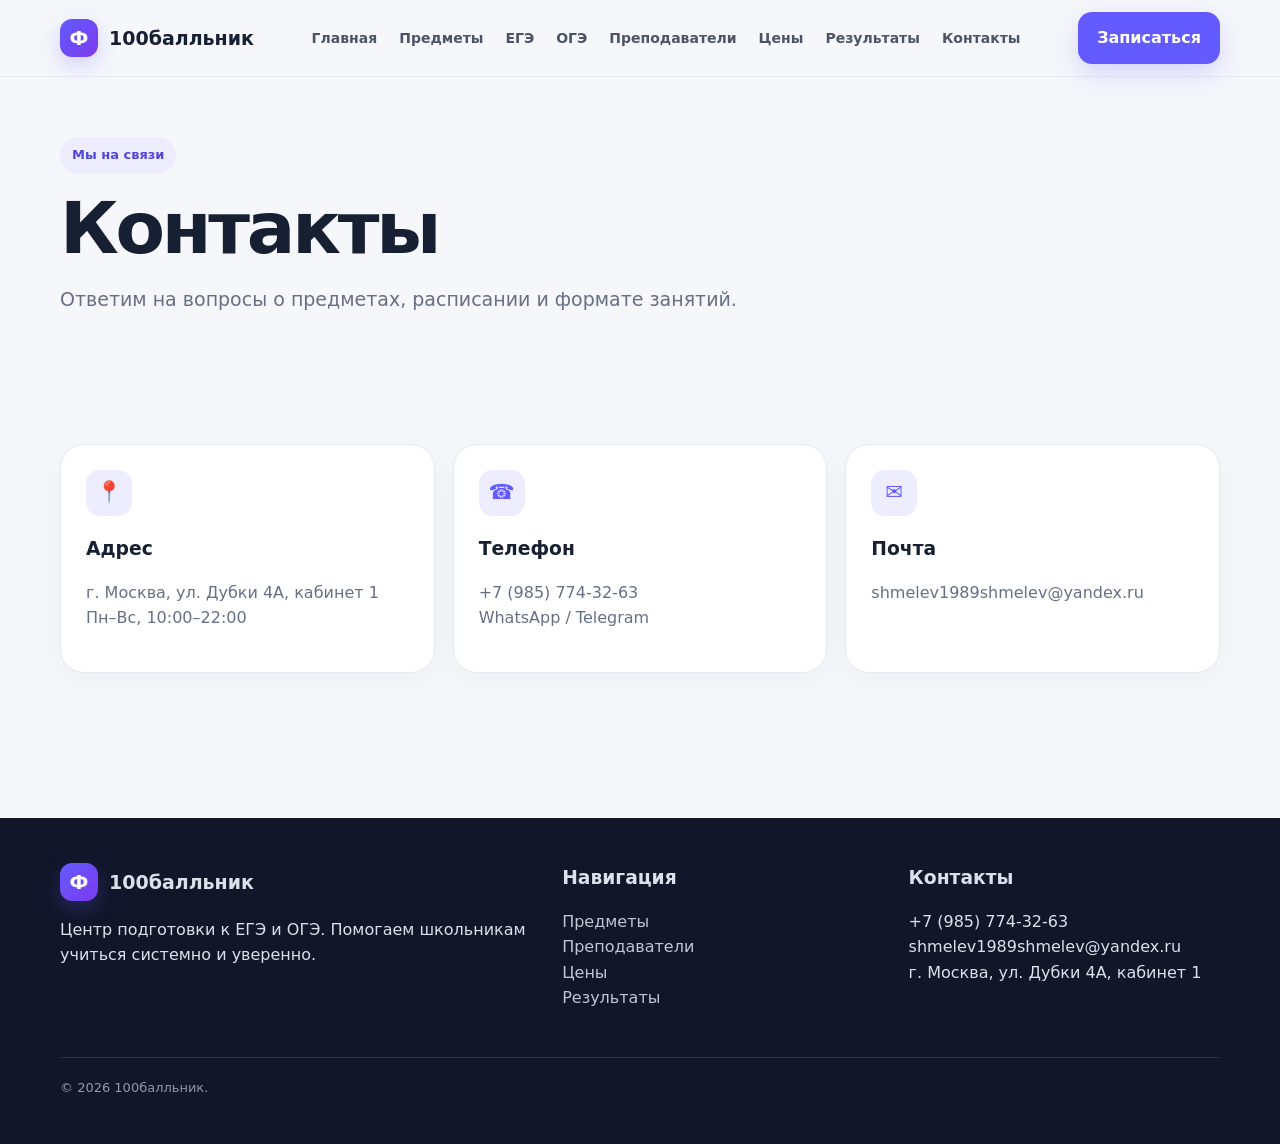
==== contacts.html @ f0852b9f "Update contacts.html" ====
<!doctype html>
<html lang="ru"><head><meta charset="utf-8"><meta name="viewport" content="width=device-width,initial-scale=1">
 <link rel="icon" type="image/png" href="favicon.png">
<title>Контакты — 100балльник</title><meta name="description" content="Центр подготовки к ЕГЭ и ОГЭ 100балльник">
<link rel="stylesheet" href="style.css"></head><body>
<header class="header"><div class="container nav">
<a class="logo" href="index.html"><span class="logo-mark">Ф</span> 100балльник</a>
<nav class="nav-links">
<a href="index.html">Главная</a><a href="subjects.html">Предметы</a><a href="ege.html">ЕГЭ</a><a href="oge.html">ОГЭ</a><a href="teachers.html">Преподаватели</a><a href="prices.html">Цены</a><a href="results.html">Результаты</a><a href="contacts.html">Контакты</a>
</nav>
<a class="btn btn-primary" href="signup.html">Записаться</a><button class="menu" aria-label="Меню">☰</button>
</div></header>
<main>
<section class="page-hero"><div class="container"><span class="badge">Мы на связи</span><h1>Контакты</h1><p class="lead">Ответим на вопросы о предметах, расписании и формате занятий.</p></div></section>
<section class="section"><div class="container grid-3">
 <div class="card"><div class="icon">📍</div><h3>Адрес</h3><p class="muted">г. Москва, ул. Дубки 4А, кабинет 1<br>Пн–Вс, 10:00–22:00</p></div>
 <div class="card"><div class="icon">☎</div><h3>Телефон</h3><p class="muted">+7 (985) 774-32-63<br>WhatsApp / Telegram</p></div>
 <div class="card"><div class="icon">✉</div><h3>Почта</h3><p class="muted">shmelev1989shmelev@yandex.ru</p></div>
</div></section>
</main>
<footer class="footer"><div class="container">
<div class="footer-grid">
<div><div class="logo"><span class="logo-mark">Ф</span> 100балльник</div><p>Центр подготовки к ЕГЭ и ОГЭ. Помогаем школьникам учиться системно и уверенно.</p></div>
<div><h3>Навигация</h3><p><a href="subjects.html">Предметы</a><br><a href="teachers.html">Преподаватели</a><br><a href="prices.html">Цены</a><br><a href="results.html">Результаты</a></p></div>
<div><h3>Контакты</h3><p>+7 (985) 774-32-63<br>shmelev1989shmelev@yandex.ru<br>г. Москва, ул. Дубки 4А, кабинет 1</p></div>
</div><div class="footer-bottom">© 2026 100балльник.</div>
</div></footer>
<script src="script.js"></script></body></html>
---- style.css ----
:root{
  --bg:#f6f7fb; --card:#fff; --text:#172033; --muted:#667085;
  --primary:#635bff; --primary2:#7c3aed; --accent:#14b8a6;
  --border:#e7e9f0; --shadow:0 18px 50px rgba(26,32,56,.08);
  --radius:24px; --max:1160px;
}
*{box-sizing:border-box}
html{scroll-behavior:smooth}
body{margin:0;font-family:Inter,ui-sans-serif,system-ui,-apple-system,BlinkMacSystemFont,"Segoe UI",sans-serif;color:var(--text);background:var(--bg);line-height:1.6}
a{color:inherit;text-decoration:none}
img{max-width:100%}
.container{width:min(var(--max),calc(100% - 40px));margin:auto}
.header{position:sticky;top:0;z-index:50;background:rgba(246,247,251,.9);backdrop-filter:blur(16px);border-bottom:1px solid rgba(231,233,240,.8)}
.nav{height:76px;display:flex;align-items:center;justify-content:space-between;gap:24px}
.logo{display:flex;align-items:center;gap:11px;font-weight:900;font-size:19px}
.logo-mark{width:38px;height:38px;border-radius:12px;background:linear-gradient(135deg,var(--primary),var(--primary2));display:grid;place-items:center;color:#fff;box-shadow:0 8px 20px rgba(99,91,255,.25)}
.nav-links{display:flex;gap:22px;align-items:center;color:#4b5565;font-size:14px;font-weight:650}
.nav-links a:hover{color:var(--primary)}
.btn{display:inline-flex;align-items:center;justify-content:center;border:0;border-radius:14px;padding:13px 19px;font-weight:800;cursor:pointer;transition:.2s;gap:8px}
.btn-primary{background:var(--primary);color:#fff;box-shadow:0 10px 24px rgba(99,91,255,.22)}
.btn-primary:hover{transform:translateY(-2px);background:#554de9}
.btn-light{background:#fff;border:1px solid var(--border)}
.menu{display:none;background:#fff;border:1px solid var(--border);border-radius:12px;padding:9px;font-size:20px}
.hero{padding:78px 0 65px;overflow:hidden}
.hero-grid{display:grid;grid-template-columns:1.1fr .9fr;gap:60px;align-items:center}
.badge{display:inline-flex;gap:8px;align-items:center;background:#eeecff;color:#5148d9;padding:8px 12px;border-radius:999px;font-size:13px;font-weight:800}
h1{font-size:clamp(42px,6vw,72px);line-height:1.02;letter-spacing:-.045em;margin:18px 0}
h2{font-size:clamp(30px,4vw,46px);line-height:1.08;letter-spacing:-.035em;margin:0 0 14px}
h3{margin:0 0 8px}
.lead{font-size:19px;color:var(--muted);max-width:650px}
.actions{display:flex;gap:12px;flex-wrap:wrap;margin-top:28px}
.hero-card{background:linear-gradient(145deg,#171d32,#28214e);border-radius:32px;padding:28px;color:#fff;box-shadow:var(--shadow);position:relative;overflow:hidden}
.hero-card:after{content:"";position:absolute;width:230px;height:230px;border-radius:50%;background:#7c3aed;filter:blur(35px);opacity:.35;right:-90px;top:-80px}
.score{position:relative;z-index:1;background:rgba(255,255,255,.1);border:1px solid rgba(255,255,255,.14);border-radius:22px;padding:22px;margin-bottom:14px}
.score strong{display:block;font-size:48px;line-height:1}
.score small{color:#c8cad5}
.mini-grid{display:grid;grid-template-columns:1fr 1fr;gap:12px;position:relative;z-index:1}
.mini{background:rgba(255,255,255,.08);padding:17px;border-radius:18px}
.section{padding:75px 0}
.section-head{display:flex;justify-content:space-between;gap:30px;align-items:end;margin-bottom:30px}
.muted{color:var(--muted)}
.grid-3{display:grid;grid-template-columns:repeat(3,1fr);gap:18px}
.grid-4{display:grid;grid-template-columns:repeat(4,1fr);gap:18px}
.card{background:var(--card);border:1px solid var(--border);border-radius:var(--radius);padding:25px;box-shadow:0 8px 30px rgba(26,32,56,.035)}
.icon{width:46px;height:46px;border-radius:14px;background:#eeecff;color:var(--primary);display:grid;place-items:center;font-size:21px;margin-bottom:18px}
.subject{display:flex;align-items:center;justify-content:space-between;gap:10px;margin-bottom:14px}
.tag{font-size:12px;padding:6px 9px;border-radius:999px;background:#ecfdf8;color:#087f6f;font-weight:800}
.price{font-size:30px;font-weight:900;margin:12px 0}
.teacher{overflow:hidden;padding:0}
.teacher-photo{height:220px;background:linear-gradient(135deg,#ddd9ff,#eaf7f4);display:grid;place-items:center;font-size:68px}
.teacher-body{padding:22px}
.stats{display:grid;grid-template-columns:repeat(4,1fr);gap:16px}
.stat{background:#fff;border:1px solid var(--border);padding:25px;border-radius:20px;text-align:center}
.stat strong{font-size:35px;display:block}
.cta{background:linear-gradient(135deg,#171d32,#31265e);color:#fff;border-radius:30px;padding:42px;display:flex;justify-content:space-between;align-items:center;gap:25px}
.cta p{color:#cdd0dc}
.page-hero{padding:60px 0 35px}
.page-hero .lead{max-width:760px}
.list{display:grid;gap:11px;padding:0;margin:18px 0;list-style:none}
.list li:before{content:"✓";color:var(--accent);font-weight:900;margin-right:9px}
.table{width:100%;border-collapse:collapse;background:#fff;border-radius:20px;overflow:hidden;border:1px solid var(--border)}
.table th,.table td{text-align:left;padding:17px;border-bottom:1px solid var(--border)}
.table th{background:#fafaff}
.form{display:grid;gap:14px}
input,select,textarea{width:100%;padding:14px 15px;border:1px solid var(--border);border-radius:13px;font:inherit;background:#fff;outline:none}
input:focus,select:focus,textarea:focus{border-color:var(--primary);box-shadow:0 0 0 4px #eeecff}
textarea{min-height:130px;resize:vertical}
.footer{margin-top:70px;background:#111628;color:#dce0ea;padding:45px 0}
.footer-grid{display:grid;grid-template-columns:1.5fr 1fr 1fr;gap:35px}
.footer a{color:#c1c6d4}.footer a:hover{color:#fff}
.footer-bottom{margin-top:30px;padding-top:20px;border-top:1px solid #2a3042;color:#9299aa;font-size:13px}
.faq{display:grid;gap:12px}.faq details{background:#fff;border:1px solid var(--border);border-radius:16px;padding:17px 20px}.faq summary{font-weight:800;cursor:pointer}
.notice{padding:14px 17px;background:#fff8e6;border:1px solid #f3dfaa;border-radius:15px;color:#795d14}
@media(max-width:900px){
 .hero-grid{grid-template-columns:1fr}.grid-4{grid-template-columns:repeat(2,1fr)}.grid-3{grid-template-columns:1fr 1fr}.stats{grid-template-columns:1fr 1fr}
 .nav-links{display:none;position:absolute;left:20px;right:20px;top:70px;background:#fff;padding:18px;border:1px solid var(--border);border-radius:18px;box-shadow:var(--shadow);flex-direction:column;align-items:stretch}
 .nav-links.open{display:flex}.menu{display:block}.nav>.btn{display:none}
}
@media(max-width:600px){
 .container{width:min(var(--max),calc(100% - 28px))}.hero{padding-top:45px}.grid-3,.grid-4,.stats{grid-template-columns:1fr}
 .section{padding:55px 0}.cta{padding:28px;display:block}.section-head{display:block}.section-head .btn{margin-top:16px}
 h1{font-size:44px}.lead{font-size:17px}.footer-grid{grid-template-columns:1fr}
}
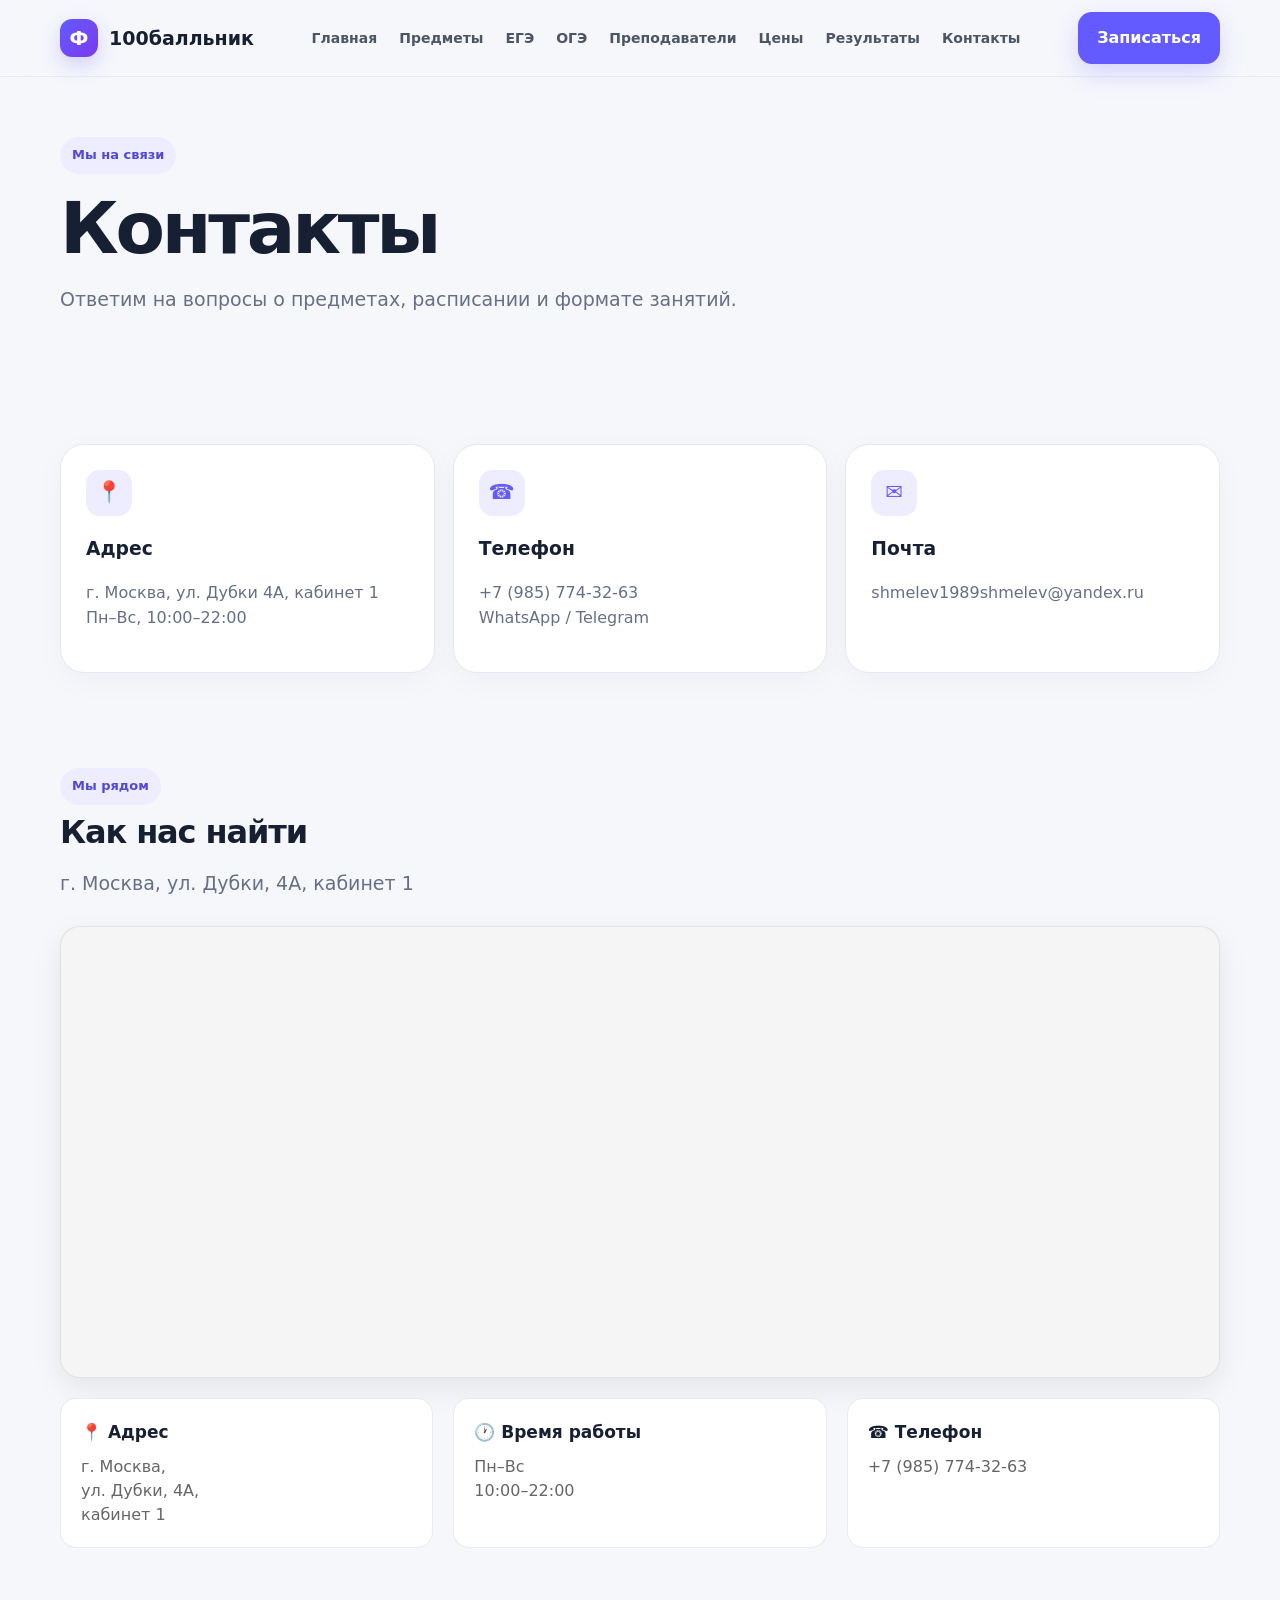
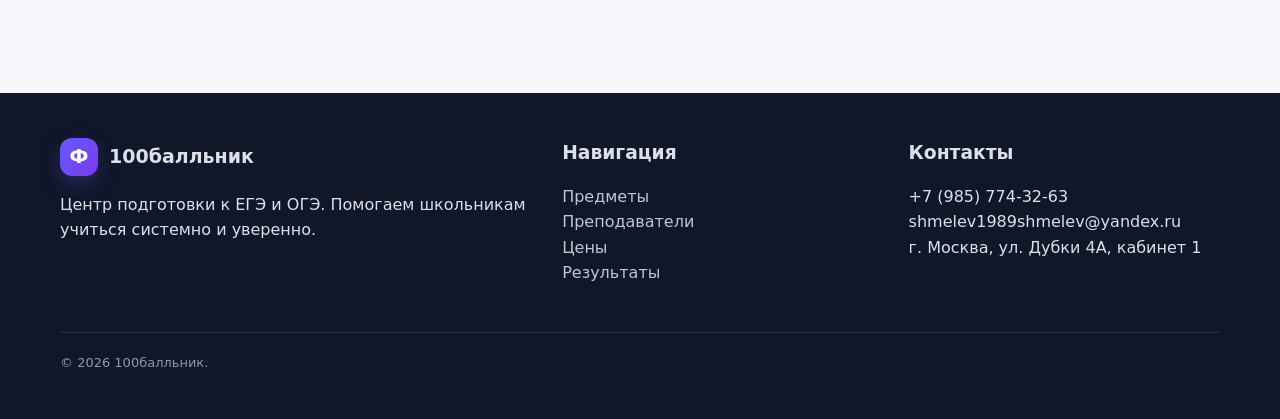
==== commit 1ca77cb0: "Update contacts.html" ====
--- a/contacts.html
+++ b/contacts.html
@@ -1,28 +1,298 @@
 <!doctype html>
-<html lang="ru"><head><meta charset="utf-8"><meta name="viewport" content="width=device-width,initial-scale=1">
- <link rel="icon" type="image/png" href="favicon.png">
-<title>Контакты — 100балльник</title><meta name="description" content="Центр подготовки к ЕГЭ и ОГЭ 100балльник">
-<link rel="stylesheet" href="style.css"></head><body>
-<header class="header"><div class="container nav">
-<a class="logo" href="index.html"><span class="logo-mark">Ф</span> 100балльник</a>
-<nav class="nav-links">
-<a href="index.html">Главная</a><a href="subjects.html">Предметы</a><a href="ege.html">ЕГЭ</a><a href="oge.html">ОГЭ</a><a href="teachers.html">Преподаватели</a><a href="prices.html">Цены</a><a href="results.html">Результаты</a><a href="contacts.html">Контакты</a>
-</nav>
-<a class="btn btn-primary" href="signup.html">Записаться</a><button class="menu" aria-label="Меню">☰</button>
-</div></header>
+<html lang="ru">
+<head>
+  <meta charset="utf-8">
+  <meta name="viewport" content="width=device-width, initial-scale=1">
+
+  <link rel="icon" type="image/png" href="favicon.png">
+
+  <title>Контакты — 100балльник</title>
+  <meta name="description" content="Центр подготовки к ЕГЭ и ОГЭ 100балльник">
+
+  <link rel="stylesheet" href="style.css">
+
+  <style>
+    /* Карта */
+    .map-section {
+      padding-top: 20px;
+    }
+
+    .map-heading {
+      margin-bottom: 28px;
+    }
+
+    .map-heading h2 {
+      margin: 10px 0 8px;
+      font-size: 32px;
+    }
+
+    .map-heading .lead {
+      margin-bottom: 0;
+    }
+
+    .map-wrapper {
+      width: 100%;
+      overflow: hidden;
+      border-radius: 20px;
+      border: 1px solid rgba(0, 0, 0, 0.08);
+      box-shadow: 0 10px 30px rgba(0, 0, 0, 0.08);
+      background: #f5f5f5;
+    }
+
+    .map-wrapper iframe {
+      display: block;
+      width: 100%;
+      height: 450px;
+      border: 0;
+    }
+
+    .map-info {
+      display: grid;
+      grid-template-columns: repeat(3, 1fr);
+      gap: 20px;
+      margin-top: 20px;
+    }
+
+    .map-info-item {
+      padding: 20px;
+      background: #fff;
+      border: 1px solid rgba(0, 0, 0, 0.08);
+      border-radius: 16px;
+    }
+
+    .map-info-item strong {
+      display: block;
+      margin-bottom: 8px;
+      font-size: 17px;
+    }
+
+    .map-info-item p {
+      margin: 0;
+      color: #666;
+      line-height: 1.5;
+    }
+
+    @media (max-width: 768px) {
+      .map-heading h2 {
+        font-size: 26px;
+      }
+
+      .map-wrapper iframe {
+        height: 350px;
+      }
+
+      .map-info {
+        grid-template-columns: 1fr;
+      }
+    }
+  </style>
+</head>
+
+<body>
+
+<header class="header">
+  <div class="container nav">
+
+    <a class="logo" href="index.html">
+      <span class="logo-mark">Ф</span> 100балльник
+    </a>
+
+    <nav class="nav-links">
+      <a href="index.html">Главная</a>
+      <a href="subjects.html">Предметы</a>
+      <a href="ege.html">ЕГЭ</a>
+      <a href="oge.html">ОГЭ</a>
+      <a href="teachers.html">Преподаватели</a>
+      <a href="prices.html">Цены</a>
+      <a href="results.html">Результаты</a>
+      <a href="contacts.html">Контакты</a>
+    </nav>
+
+    <a class="btn btn-primary" href="signup.html">Записаться</a>
+
+    <button class="menu" aria-label="Меню">☰</button>
+
+  </div>
+</header>
+
+
 <main>
-<section class="page-hero"><div class="container"><span class="badge">Мы на связи</span><h1>Контакты</h1><p class="lead">Ответим на вопросы о предметах, расписании и формате занятий.</p></div></section>
-<section class="section"><div class="container grid-3">
- <div class="card"><div class="icon">📍</div><h3>Адрес</h3><p class="muted">г. Москва, ул. Дубки 4А, кабинет 1<br>Пн–Вс, 10:00–22:00</p></div>
- <div class="card"><div class="icon">☎</div><h3>Телефон</h3><p class="muted">+7 (985) 774-32-63<br>WhatsApp / Telegram</p></div>
- <div class="card"><div class="icon">✉</div><h3>Почта</h3><p class="muted">shmelev1989shmelev@yandex.ru</p></div>
-</div></section>
+
+  <!-- Заголовок страницы -->
+  <section class="page-hero">
+    <div class="container">
+      <span class="badge">Мы на связи</span>
+
+      <h1>Контакты</h1>
+
+      <p class="lead">
+        Ответим на вопросы о предметах, расписании и формате занятий.
+      </p>
+    </div>
+  </section>
+
+
+  <!-- Контактная информация -->
+  <section class="section">
+    <div class="container grid-3">
+
+      <div class="card">
+        <div class="icon">📍</div>
+
+        <h3>Адрес</h3>
+
+        <p class="muted">
+          г. Москва, ул. Дубки 4А, кабинет 1<br>
+          Пн–Вс, 10:00–22:00
+        </p>
+      </div>
+
+
+      <div class="card">
+        <div class="icon">☎</div>
+
+        <h3>Телефон</h3>
+
+        <p class="muted">
+          +7 (985) 774-32-63<br>
+          WhatsApp / Telegram
+        </p>
+      </div>
+
+
+      <div class="card">
+        <div class="icon">✉</div>
+
+        <h3>Почта</h3>
+
+        <p class="muted">
+          shmelev1989shmelev@yandex.ru
+        </p>
+      </div>
+
+    </div>
+  </section>
+
+
+  <!-- Карта -->
+  <section class="section map-section">
+    <div class="container">
+
+      <div class="map-heading">
+        <span class="badge">Мы рядом</span>
+
+        <h2>Как нас найти</h2>
+
+        <p class="lead">
+          г. Москва, ул. Дубки, 4А, кабинет 1
+        </p>
+      </div>
+
+
+      <div class="map-wrapper">
+
+        <iframe
+          src="https://yandex.ru/map-widget/v1/?ll=37.5690%2C55.8181&z=17&pt=37.5690%2C55.8181%2Cpm2rdm&text=%D0%9C%D0%BE%D1%81%D0%BA%D0%B2%D0%B0%2C%20%D1%83%D0%BB.%20%D0%94%D1%83%D0%B1%D0%BA%D0%B8%2C%204%D0%90"
+          width="100%"
+          height="450"
+          frameborder="0"
+          allowfullscreen="true">
+        </iframe>
+
+      </div>
+
+
+      <div class="map-info">
+
+        <div class="map-info-item">
+          <strong>📍 Адрес</strong>
+
+          <p>
+            г. Москва,<br>
+            ул. Дубки, 4А,<br>
+            кабинет 1
+          </p>
+        </div>
+
+
+        <div class="map-info-item">
+          <strong>🕐 Время работы</strong>
+
+          <p>
+            Пн–Вс<br>
+            10:00–22:00
+          </p>
+        </div>
+
+
+        <div class="map-info-item">
+          <strong>☎ Телефон</strong>
+
+          <p>
+            +7 (985) 774-32-63
+          </p>
+        </div>
+
+      </div>
+
+    </div>
+  </section>
+
 </main>
-<footer class="footer"><div class="container">
-<div class="footer-grid">
-<div><div class="logo"><span class="logo-mark">Ф</span> 100балльник</div><p>Центр подготовки к ЕГЭ и ОГЭ. Помогаем школьникам учиться системно и уверенно.</p></div>
-<div><h3>Навигация</h3><p><a href="subjects.html">Предметы</a><br><a href="teachers.html">Преподаватели</a><br><a href="prices.html">Цены</a><br><a href="results.html">Результаты</a></p></div>
-<div><h3>Контакты</h3><p>+7 (985) 774-32-63<br>shmelev1989shmelev@yandex.ru<br>г. Москва, ул. Дубки 4А, кабинет 1</p></div>
-</div><div class="footer-bottom">© 2026 100балльник.</div>
-</div></footer>
-<script src="script.js"></script></body></html>
+
+
+<footer class="footer">
+  <div class="container">
+
+    <div class="footer-grid">
+
+      <div>
+        <div class="logo">
+          <span class="logo-mark">Ф</span> 100балльник
+        </div>
+
+        <p>
+          Центр подготовки к ЕГЭ и ОГЭ.
+          Помогаем школьникам учиться системно и уверенно.
+        </p>
+      </div>
+
+
+      <div>
+        <h3>Навигация</h3>
+
+        <p>
+          <a href="subjects.html">Предметы</a><br>
+          <a href="teachers.html">Преподаватели</a><br>
+          <a href="prices.html">Цены</a><br>
+          <a href="results.html">Результаты</a>
+        </p>
+      </div>
+
+
+      <div>
+        <h3>Контакты</h3>
+
+        <p>
+          +7 (985) 774-32-63<br>
+          shmelev1989shmelev@yandex.ru<br>
+          г. Москва, ул. Дубки 4А, кабинет 1
+        </p>
+      </div>
+
+    </div>
+
+
+    <div class="footer-bottom">
+      © 2026 100балльник.
+    </div>
+
+  </div>
+</footer>
+
+
+<script src="script.js"></script>
+
+</body>
+</html>
+
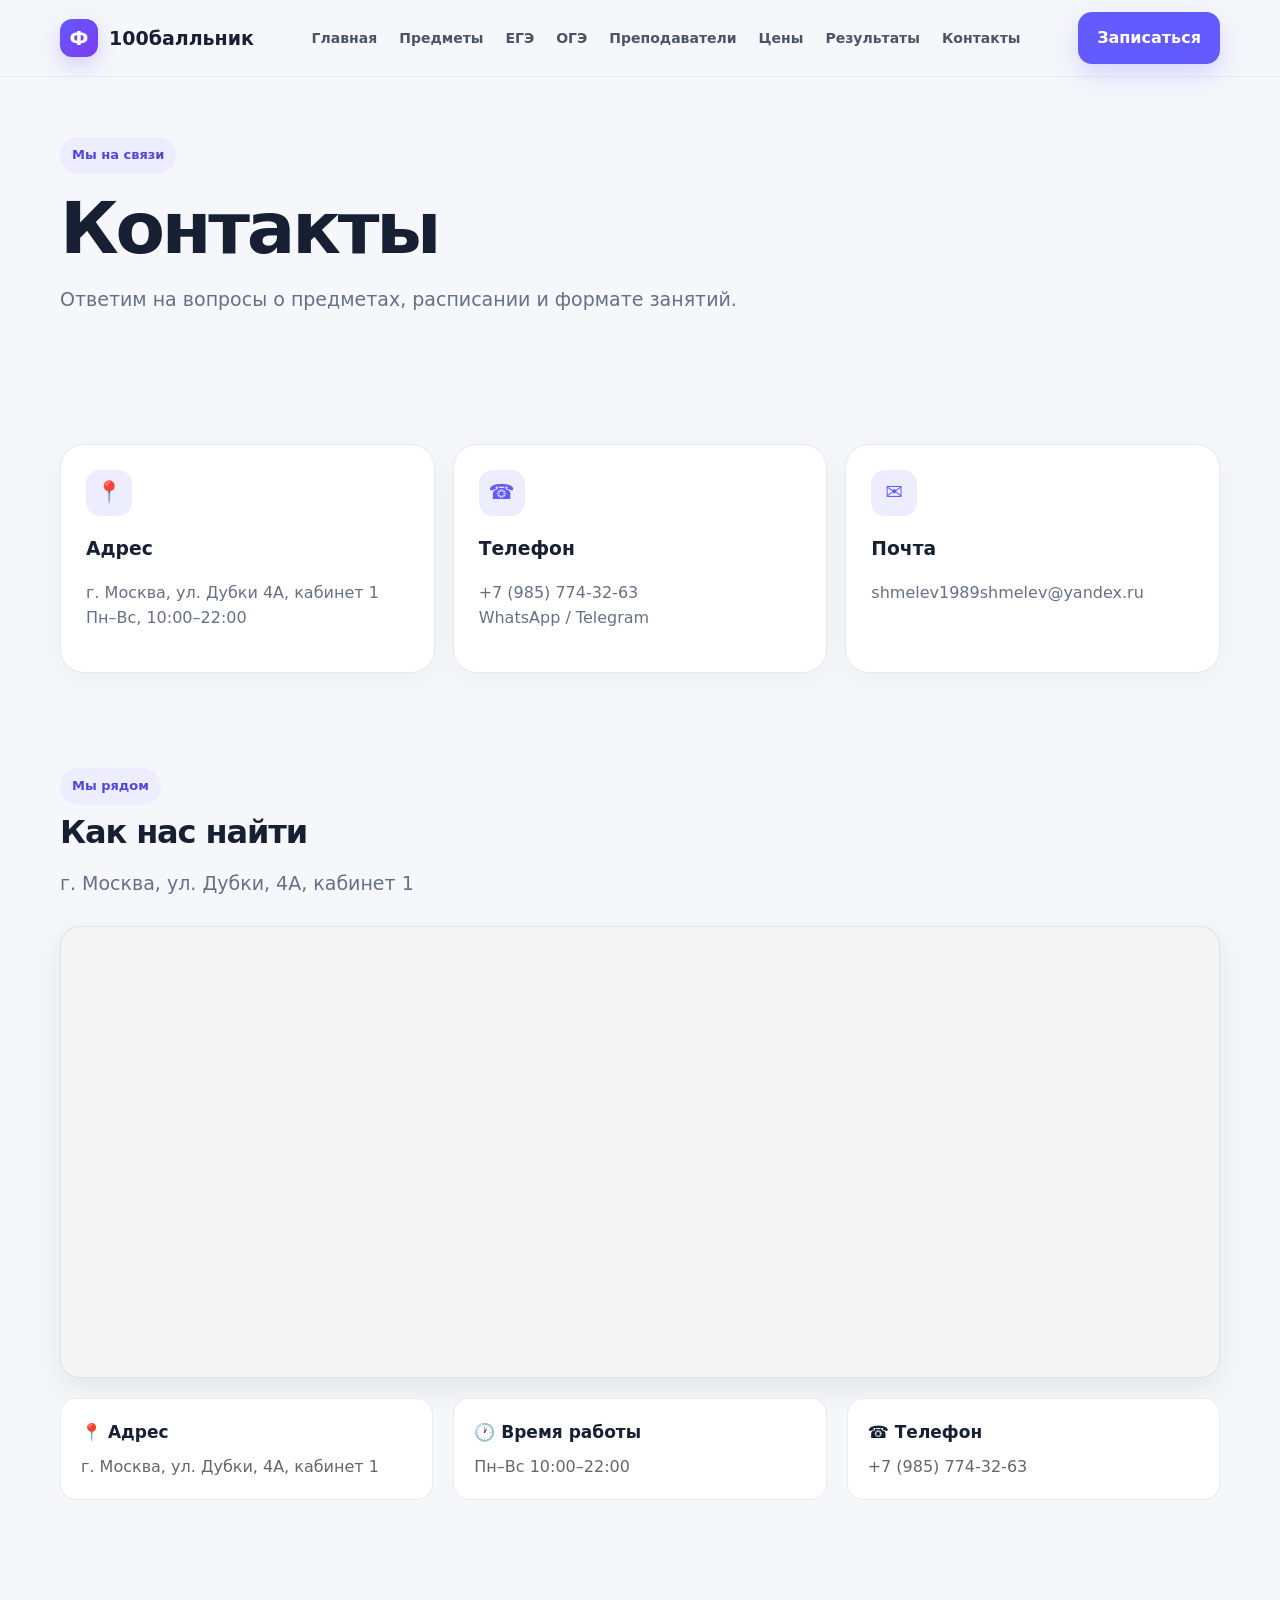
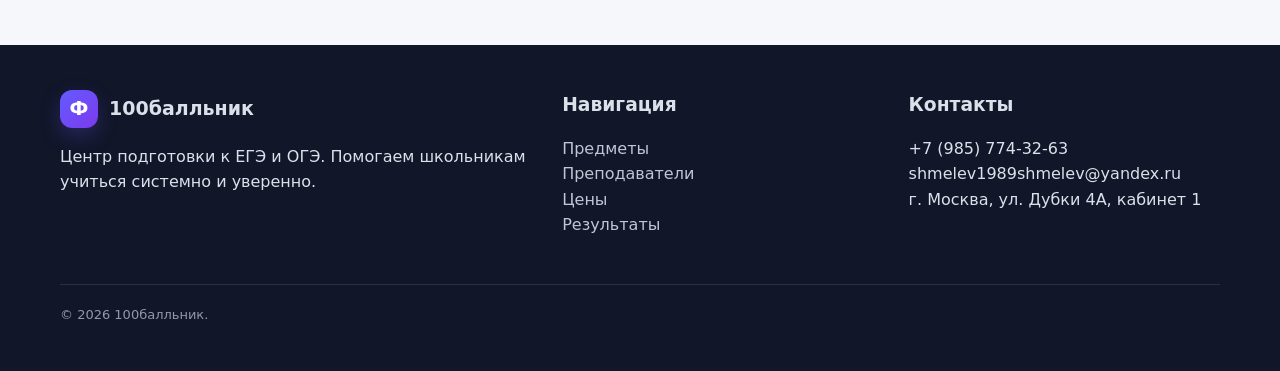
==== commit f3c0fa07: "Update contacts.html" ====
--- a/contacts.html
+++ b/contacts.html
@@ -208,9 +208,7 @@
           <strong>📍 Адрес</strong>
 
           <p>
-            г. Москва,<br>
-            ул. Дубки, 4А,<br>
-            кабинет 1
+            г. Москва, ул. Дубки, 4А, кабинет 1
           </p>
         </div>
 
@@ -219,8 +217,7 @@
           <strong>🕐 Время работы</strong>
 
           <p>
-            Пн–Вс<br>
-            10:00–22:00
+            Пн–Вс 10:00–22:00
           </p>
         </div>
 
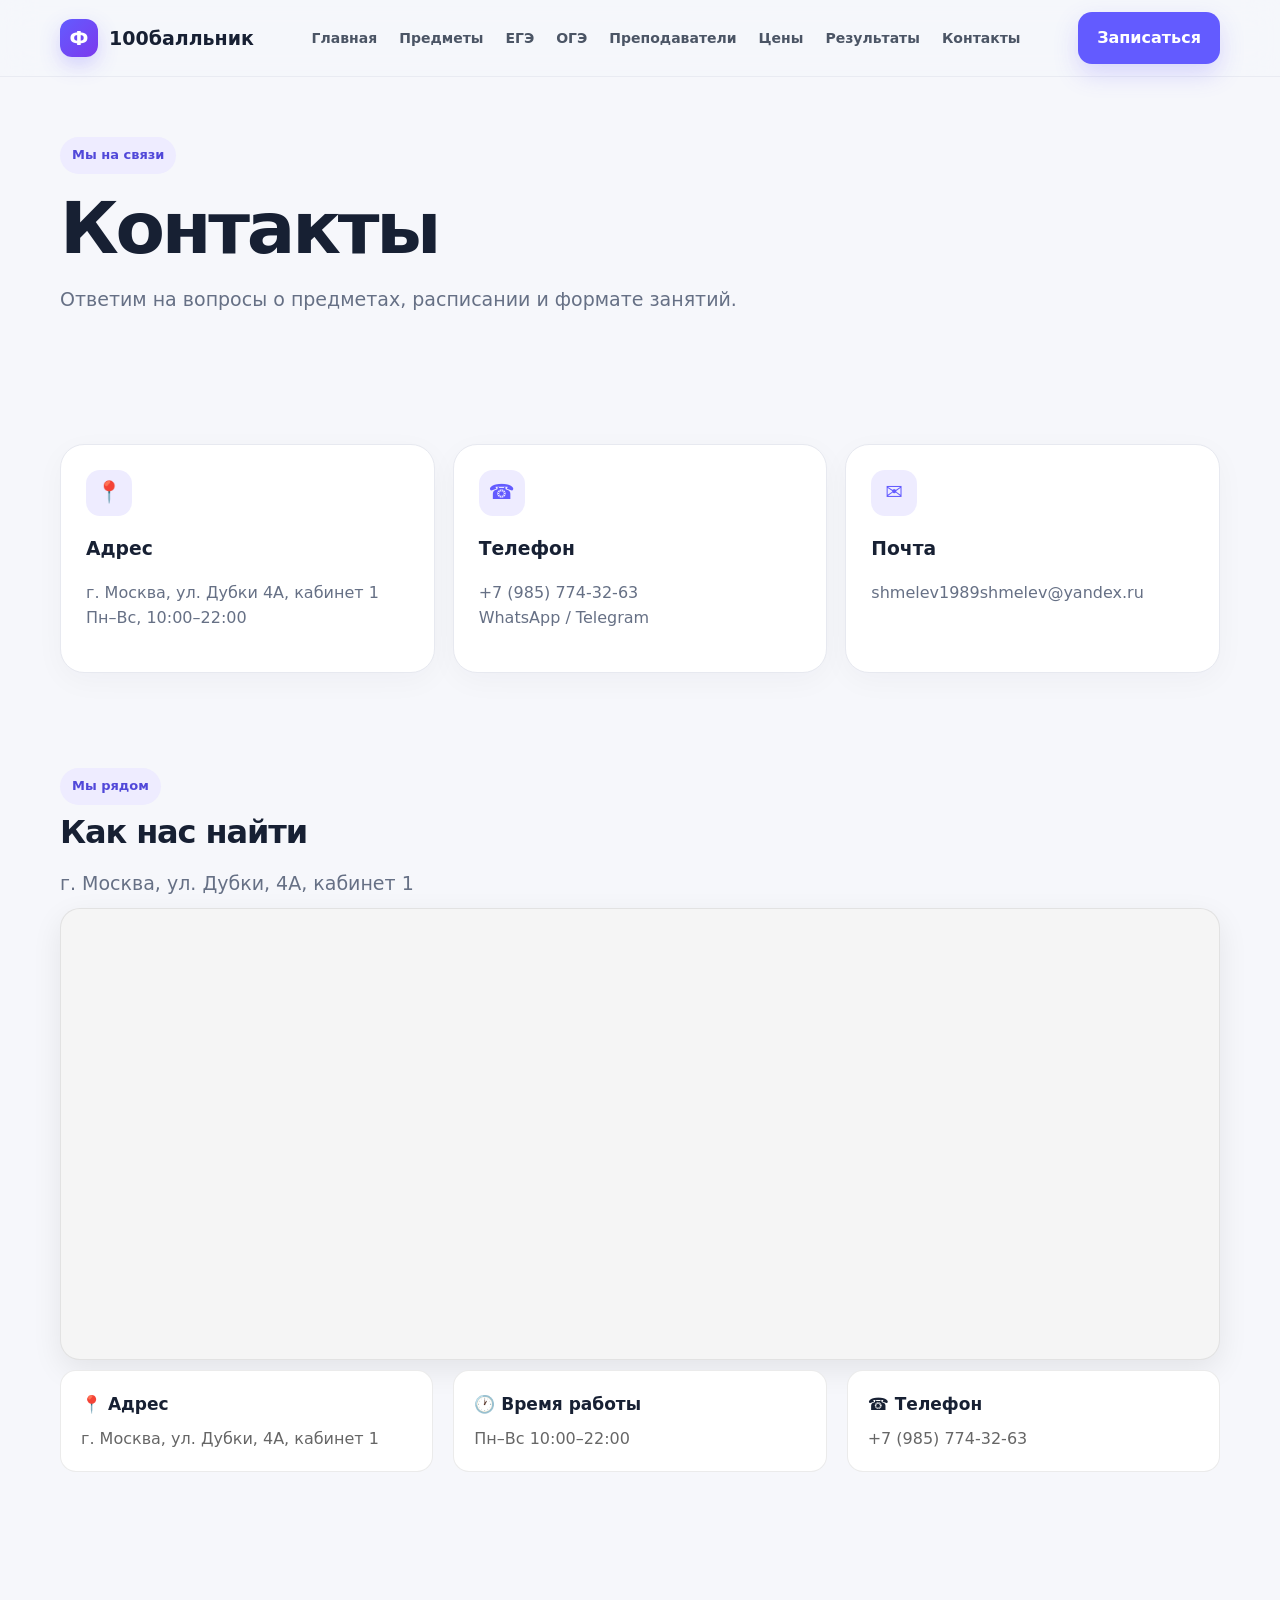
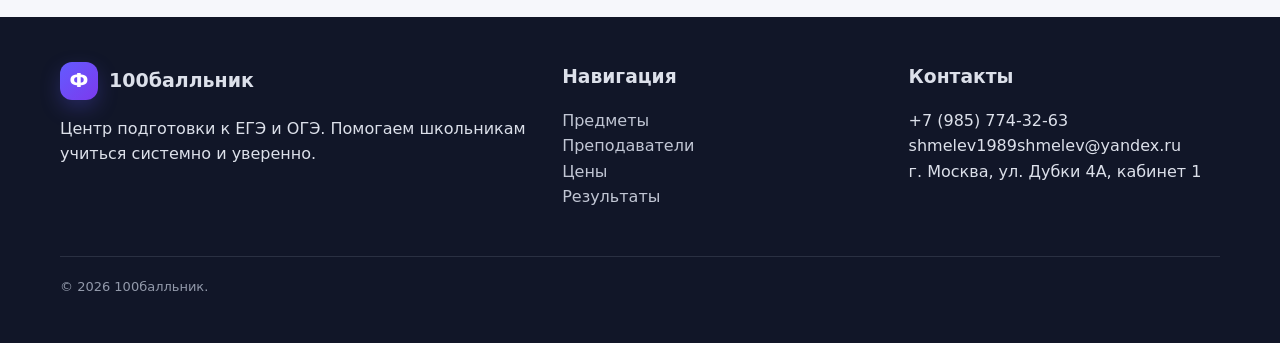
==== commit a8c6d13e: "Update contacts.html" ====
--- a/contacts.html
+++ b/contacts.html
@@ -18,7 +18,7 @@
     }
 
     .map-heading {
-      margin-bottom: 28px;
+      margin-bottom: 10px;
     }
 
     .map-heading h2 {
@@ -50,7 +50,7 @@
       display: grid;
       grid-template-columns: repeat(3, 1fr);
       gap: 20px;
-      margin-top: 20px;
+      margin-top: 10px;
     }
 
     .map-info-item {
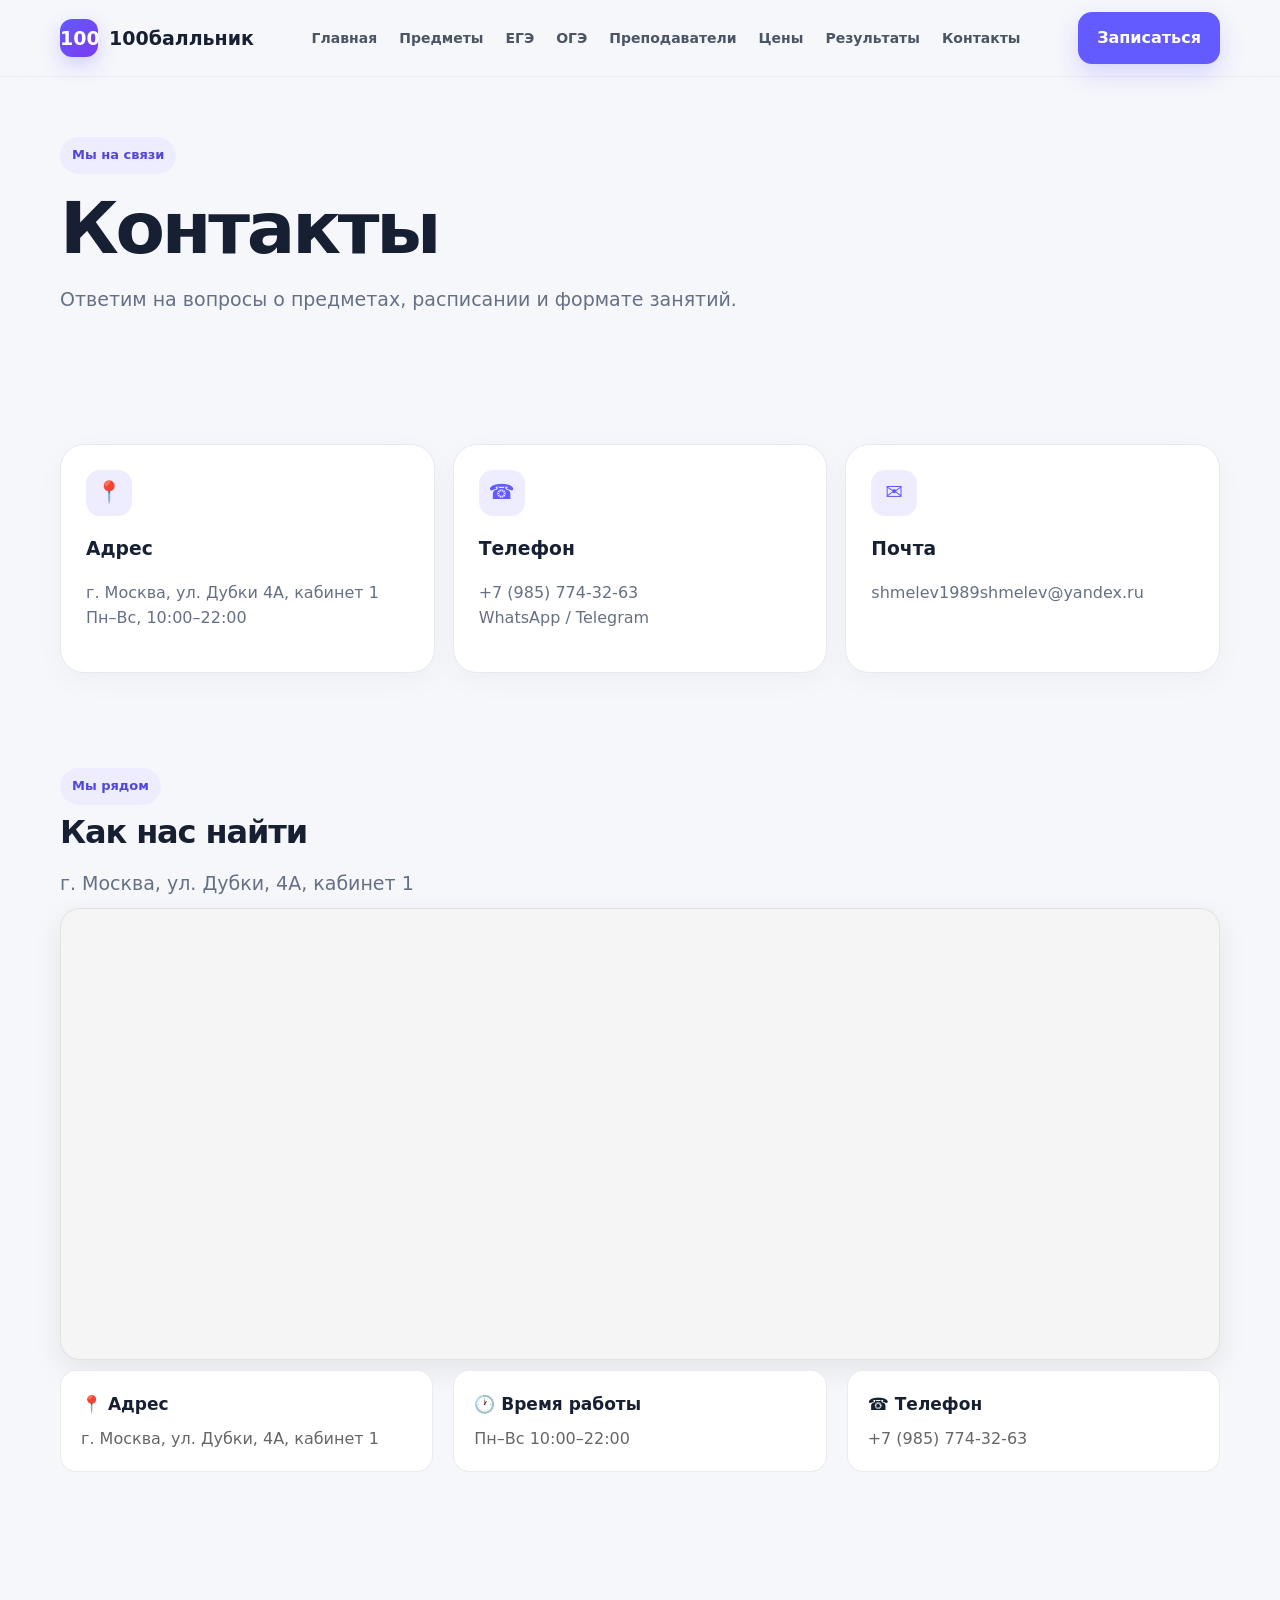
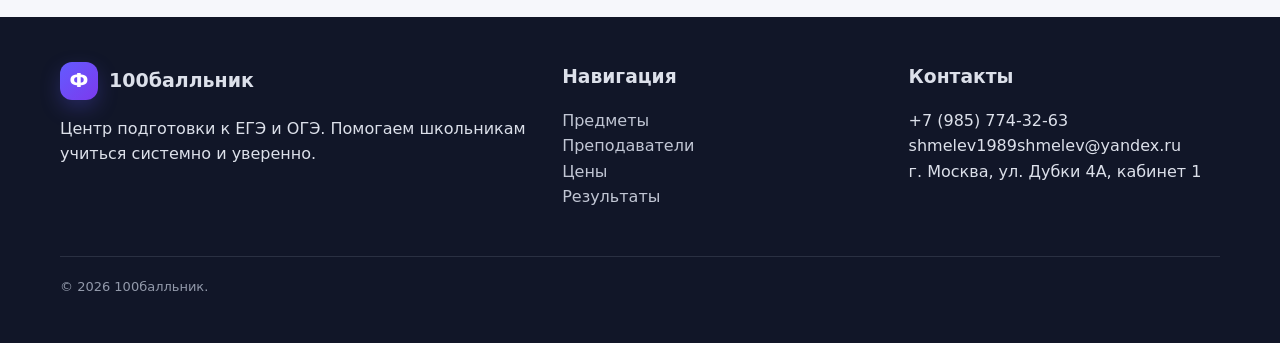
==== commit 320237a0: "Update contacts.html" ====
--- a/contacts.html
+++ b/contacts.html
@@ -94,7 +94,7 @@
   <div class="container nav">
 
     <a class="logo" href="index.html">
-      <span class="logo-mark">Ф</span> 100балльник
+      <span class="logo-mark">100</span> 100балльник
     </a>
 
     <nav class="nav-links">
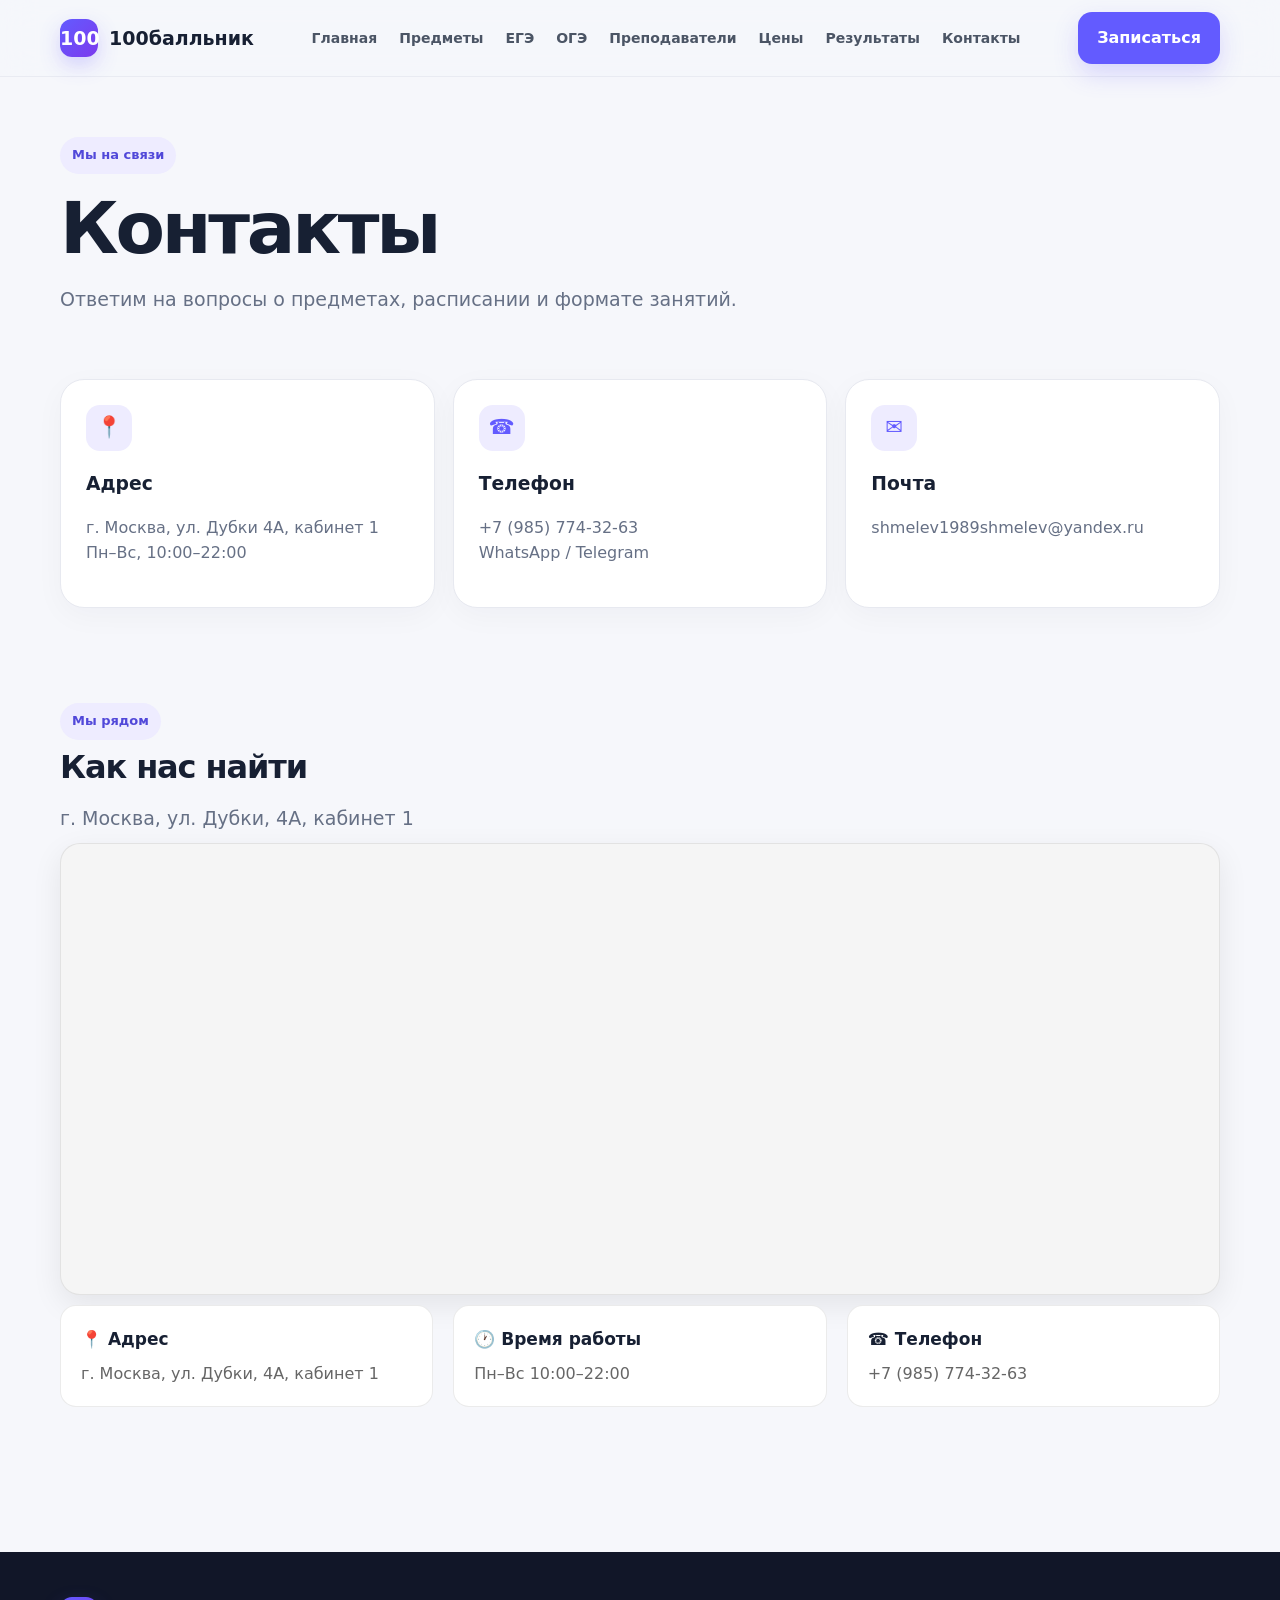
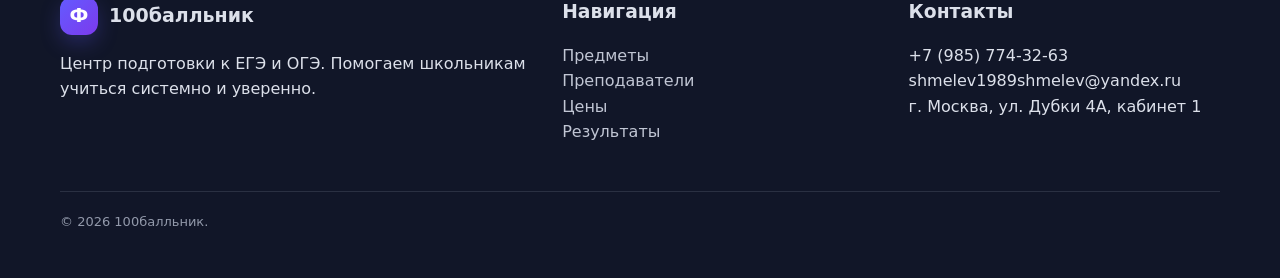
==== commit a813c027: "Update contacts.html" ====
--- a/contacts.html
+++ b/contacts.html
@@ -1,3 +1,4 @@
+
 <!doctype html>
 <html lang="ru">
 <head>
@@ -12,6 +13,12 @@
   <link rel="stylesheet" href="style.css">
 
   <style>
+    /* Уменьшаем расстояние между заголовком страницы
+       и блоком "Контактная информация" */
+    .page-hero + .section {
+      padding-top: 10px;
+    }
+
     /* Карта */
     .map-section {
       padding-top: 20px;
@@ -115,12 +122,12 @@
   </div>
 </header>
 
-
 <main>
 
   <!-- Заголовок страницы -->
   <section class="page-hero">
     <div class="container">
+
       <span class="badge">Мы на связи</span>
 
       <h1>Контакты</h1>
@@ -128,6 +135,7 @@
       <p class="lead">
         Ответим на вопросы о предметах, расписании и формате занятий.
       </p>
+
     </div>
   </section>
 
@@ -179,6 +187,7 @@
     <div class="container">
 
       <div class="map-heading">
+
         <span class="badge">Мы рядом</span>
 
         <h2>Как нас найти</h2>
@@ -186,6 +195,7 @@
         <p class="lead">
           г. Москва, ул. Дубки, 4А, кабинет 1
         </p>
+
       </div>
 
 
@@ -206,28 +216,17 @@
 
         <div class="map-info-item">
           <strong>📍 Адрес</strong>
-
-          <p>
-            г. Москва, ул. Дубки, 4А, кабинет 1
-          </p>
+          <p>г. Москва, ул. Дубки, 4А, кабинет 1</p>
         </div>
-
 
         <div class="map-info-item">
           <strong>🕐 Время работы</strong>
-
-          <p>
-            Пн–Вс 10:00–22:00
-          </p>
+          <p>Пн–Вс 10:00–22:00</p>
         </div>
-
 
         <div class="map-info-item">
           <strong>☎ Телефон</strong>
-
-          <p>
-            +7 (985) 774-32-63
-          </p>
+          <p>+7 (985) 774-32-63</p>
         </div>
 
       </div>
@@ -244,6 +243,7 @@
     <div class="footer-grid">
 
       <div>
+
         <div class="logo">
           <span class="logo-mark">Ф</span> 100балльник
         </div>
@@ -252,10 +252,12 @@
           Центр подготовки к ЕГЭ и ОГЭ.
           Помогаем школьникам учиться системно и уверенно.
         </p>
+
       </div>
 
 
       <div>
+
         <h3>Навигация</h3>
 
         <p>
@@ -264,10 +266,12 @@
           <a href="prices.html">Цены</a><br>
           <a href="results.html">Результаты</a>
         </p>
+
       </div>
 
 
       <div>
+
         <h3>Контакты</h3>
 
         <p>
@@ -275,6 +279,7 @@
           shmelev1989shmelev@yandex.ru<br>
           г. Москва, ул. Дубки 4А, кабинет 1
         </p>
+
       </div>
 
     </div>
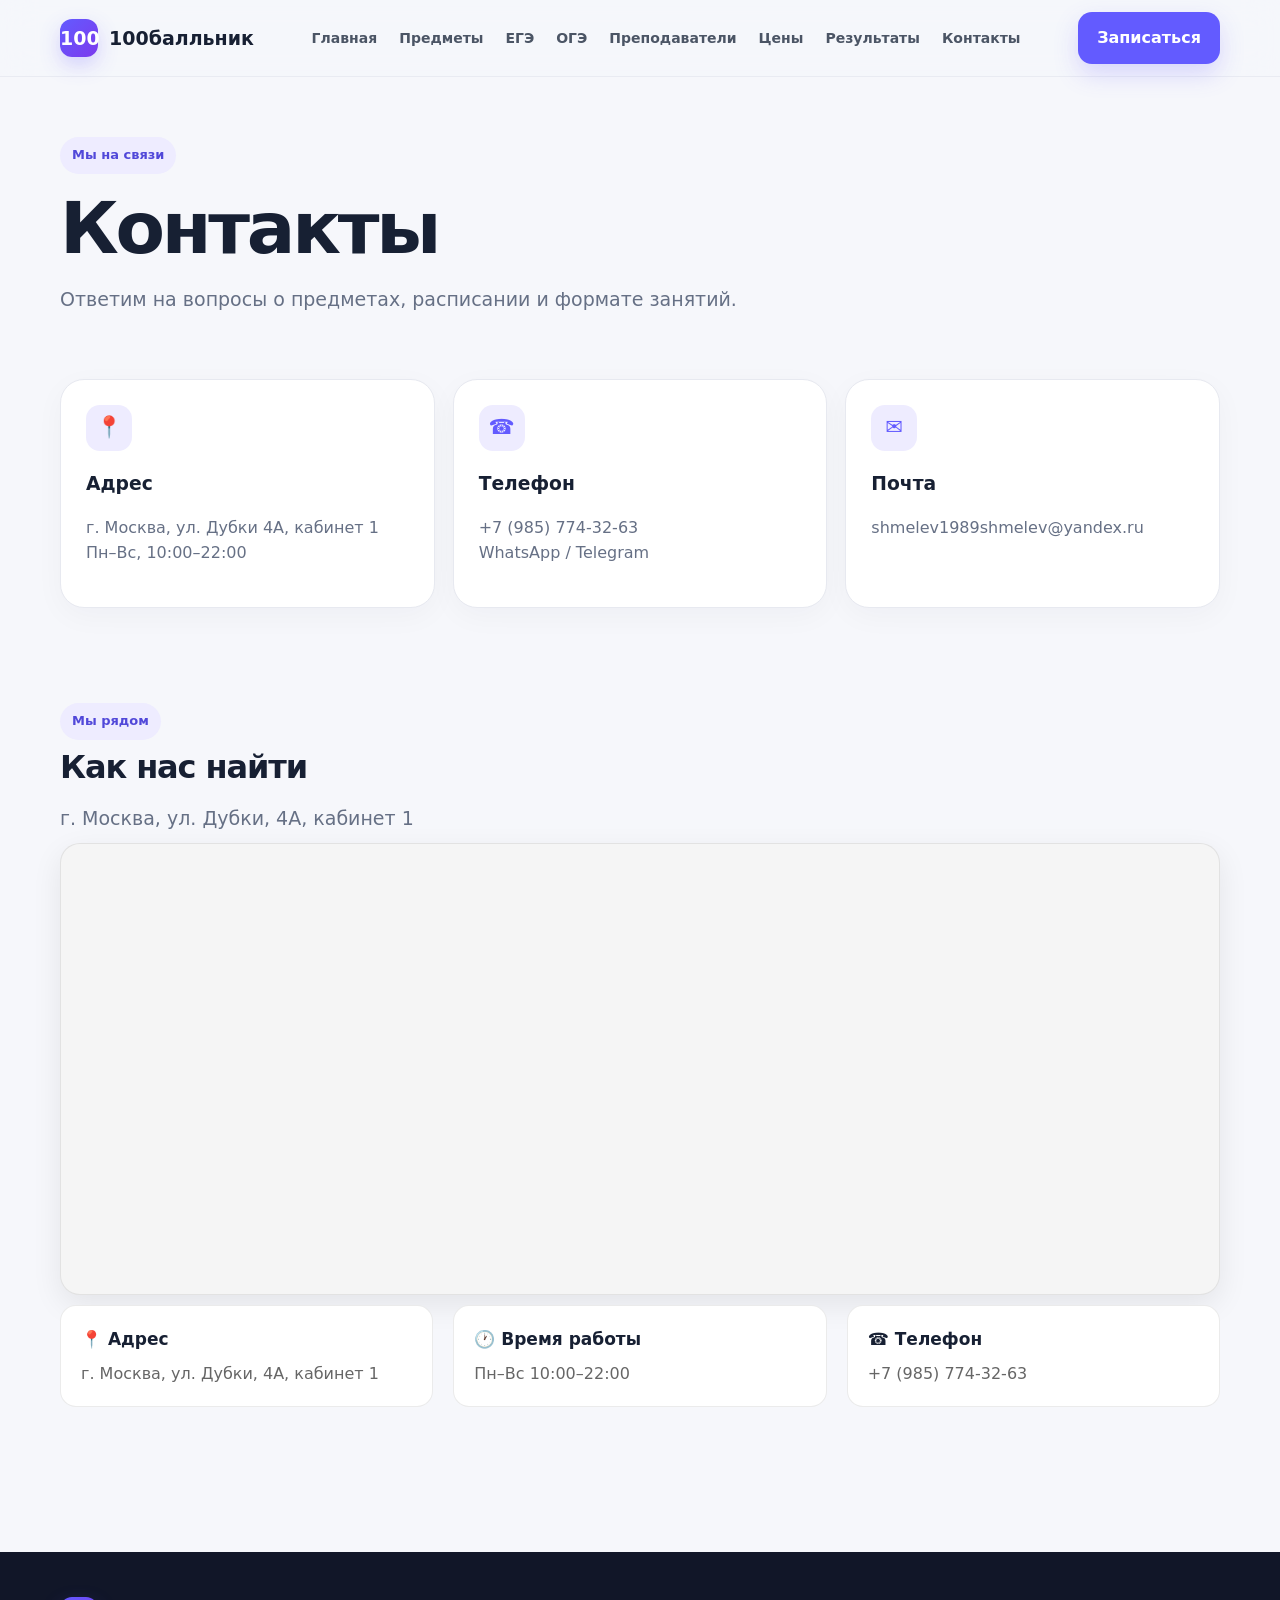
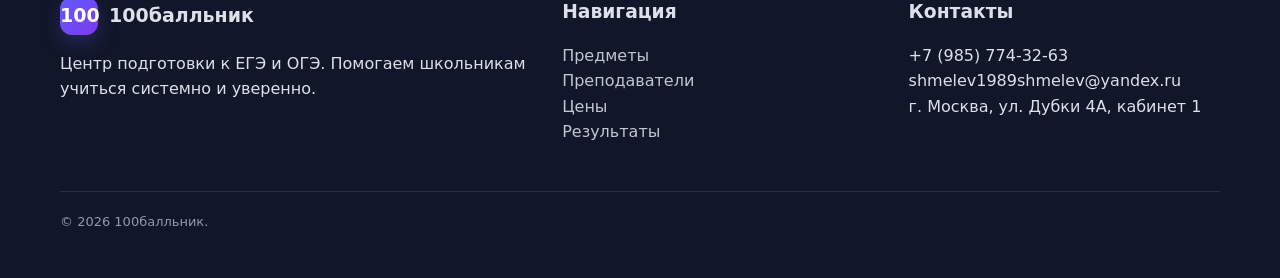
==== commit 95d4e2c4: "Update contacts.html" ====
--- a/contacts.html
+++ b/contacts.html
@@ -245,7 +245,7 @@
       <div>
 
         <div class="logo">
-          <span class="logo-mark">Ф</span> 100балльник
+          <span class="logo-mark">100</span> 100балльник
         </div>
 
         <p>
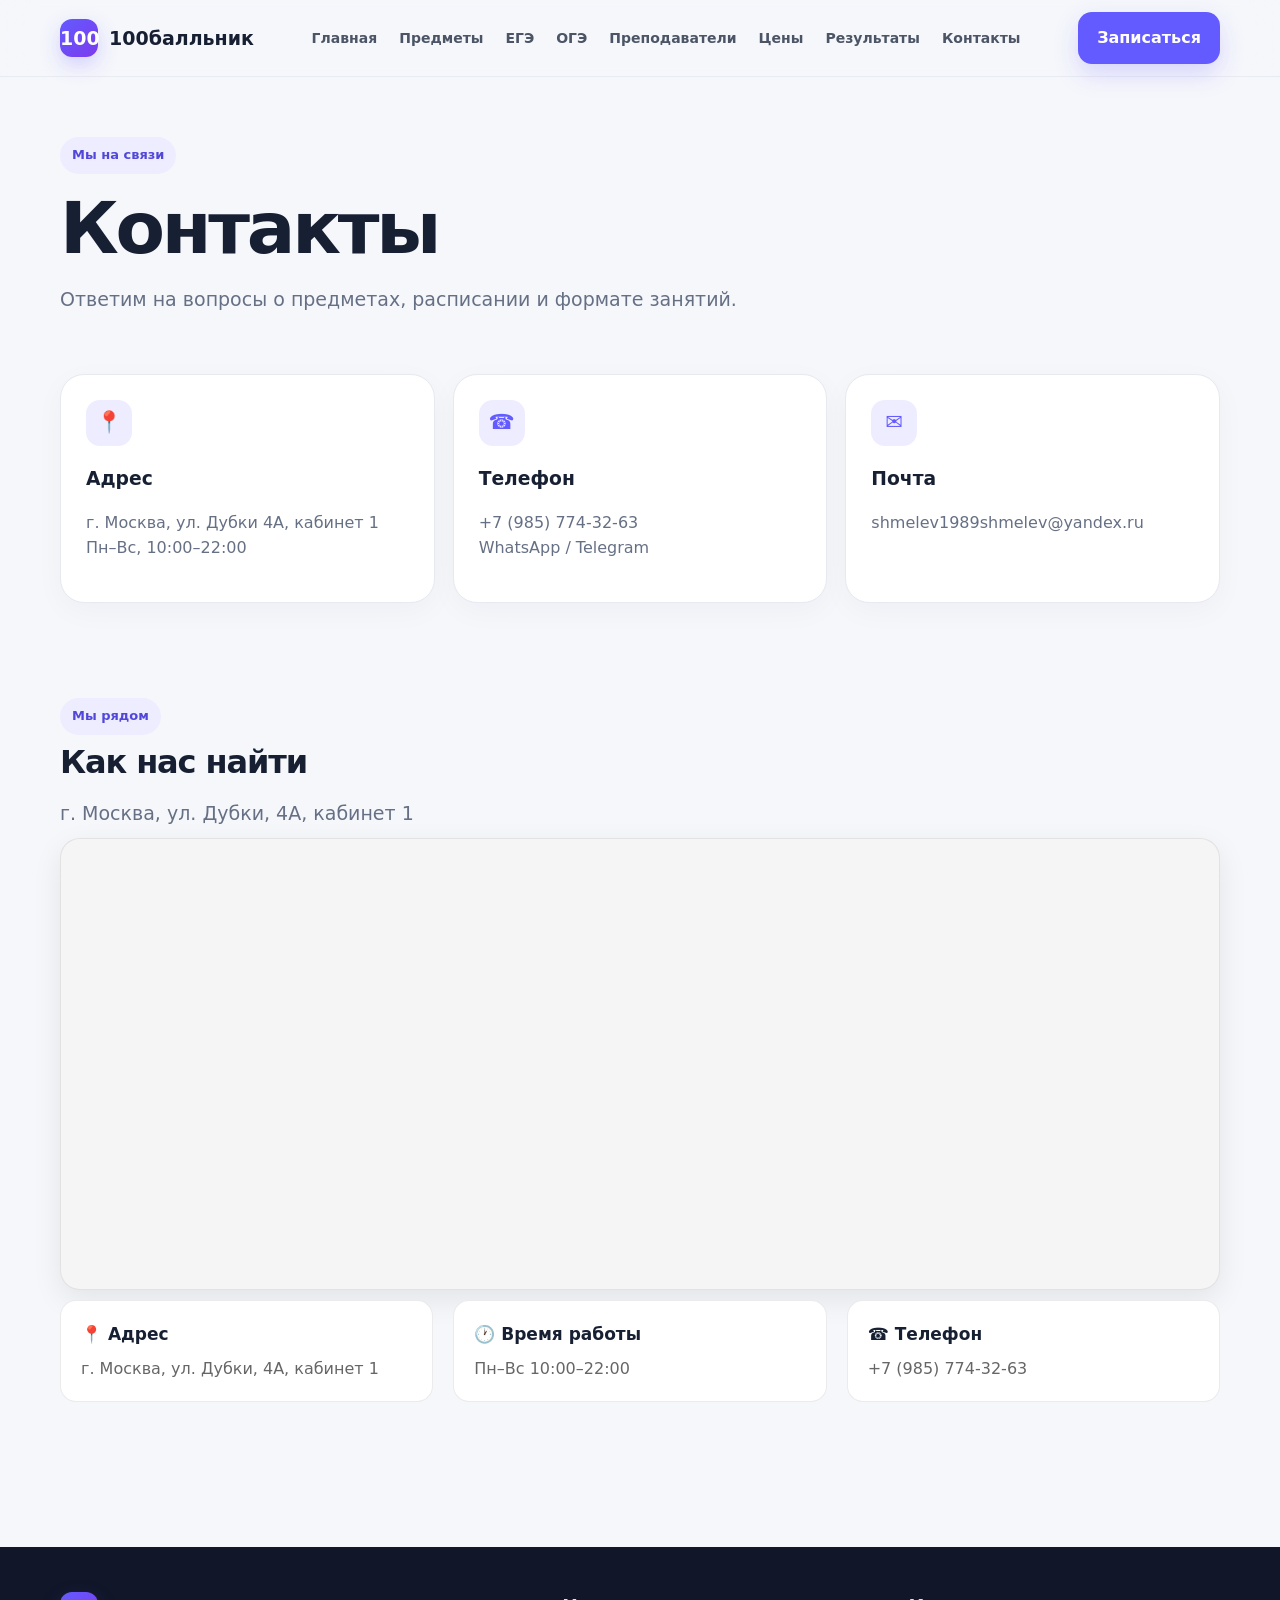
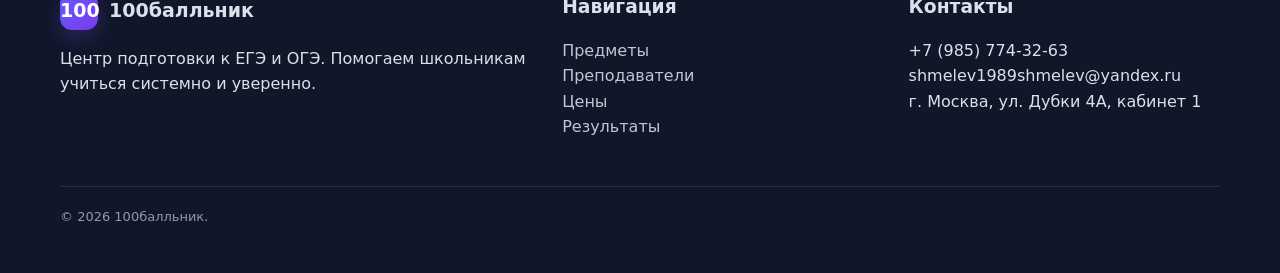
==== commit ed2803c2: "Update contacts.html" ====
--- a/contacts.html
+++ b/contacts.html
@@ -16,7 +16,7 @@
     /* Уменьшаем расстояние между заголовком страницы
        и блоком "Контактная информация" */
     .page-hero + .section {
-      padding-top: 10px;
+      padding-top: 5px;
     }
 
     /* Карта */
